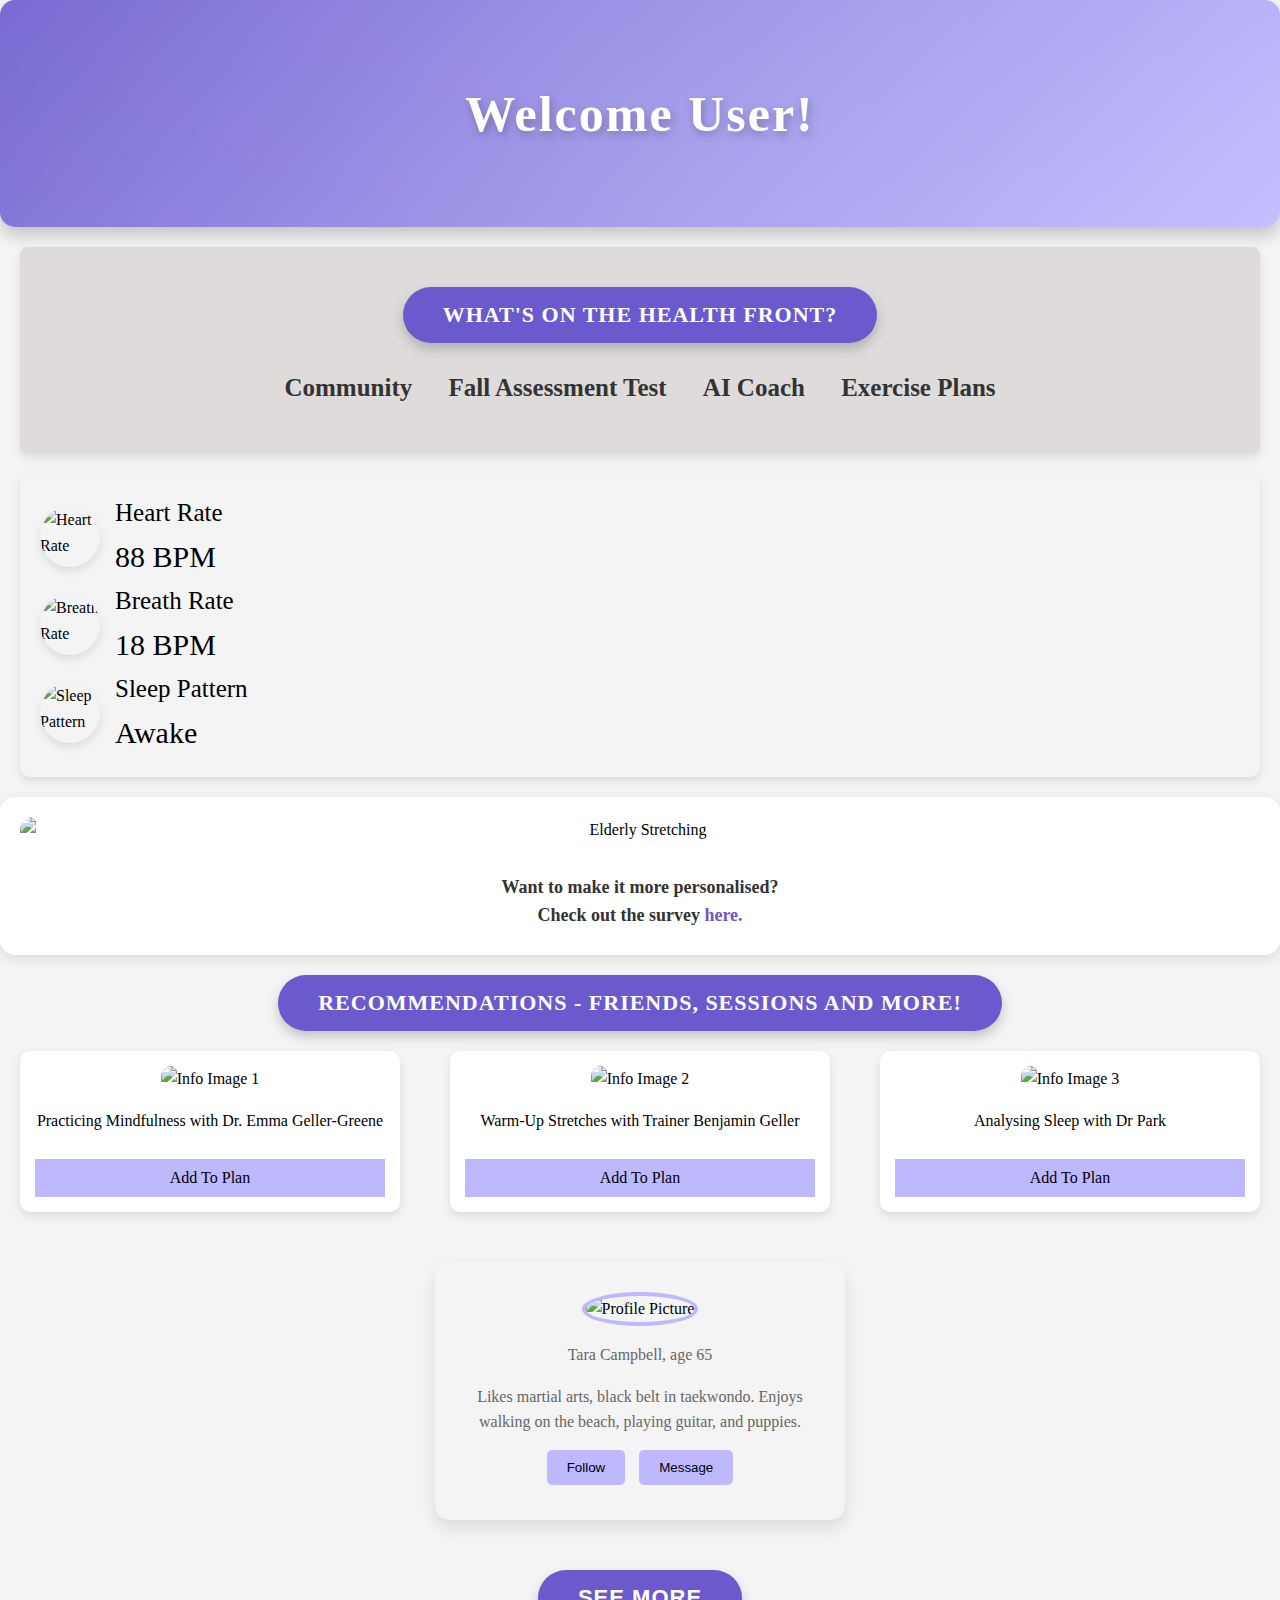
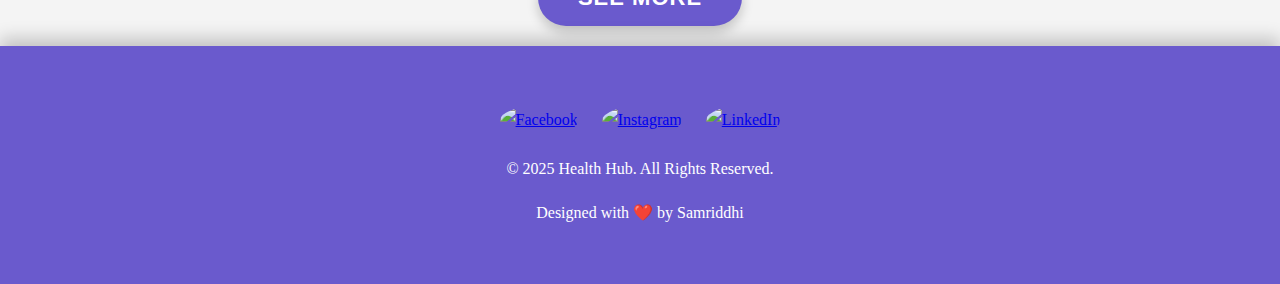
==== index.html @ bf00770a "Rename homepage.html to index.html" ====
<!DOCTYPE html>
<html lang="en">
<head>
    <meta charset="UTF-8">
    <meta name="viewport" content="width=device-width, initial-scale=1.0">
    <title>Home Page</title>
    <link rel="stylesheet" href="iamhome.css">
    <script type="text/javascript" src="wheretheheartis.js" defer></script>
</head>
<body>

    <!-- Header Section -->
    <div class="header">
        <h1>Welcome User!</h1>
    </div>

    <!-- Navigation Box -->
    <div class="homepage-nav-box">
        <button class="health">What's On The Health Front?</button>
        <ul class="nav-bar">
            <li><a href="community.html">Community</a></li>
            <li><a href="falling.html">Fall Assessment Test</a></li>
            <li><a href="chatbot.html">AI Coach</a></li>
            <li><a href="exerciseplan.html">Exercise Plans</a></li>
        </ul>
    </div>

    <!-- Vitals & Image Section -->
    <div class="main-section">
        <!-- Vitals Box -->
        <div class="card">
            <div class="vital-item">
                <img src="https://cdn.apollohospitals.com/health-library-prod/2021/06/shutterstock_1236631984-scaled.jpg" alt="Heart Rate Icon" class="vital-icon">
                <div>
                    <div class="label">Heart Rate</div>
                    <div id="heartRate" class="value">-- BPM</div>
                </div>
            </div>
        
            <div class="vital-item">
                <img src="https://cdn-icons-png.flaticon.com/512/2755/2755818.png" alt="Breath Rate Icon" class="vital-icon">
                <div>
                    <div class="label">Breath Rate</div>
                    <div id="breathRate" class="value">-- BPM</div>
                </div>
            </div>
        
            <div class="vital-item">
                <img src="https://static.vecteezy.com/system/resources/previews/006/460/389/non_2x/sleep-rgb-color-icon-person-sleeping-soundly-in-bed-dreaming-man-commonplace-day-to-day-human-life-healthy-lifestyle-habits-sleep-isolated-illustration-simple-filled-line-drawing-vector.jpg" alt="Sleep Pattern Icon" class="vital-icon">
                <div>
                    <div class="label">Sleep Pattern</div>
                    <div id="sleepPattern" class="value">-- Hours</div>
                </div>
            </div>
        </div>        

        <!-- Imagesubheads Box -->
        <div class="imagesubheads">
            <img src="https://caringhealthcaresc.com/wp-content/uploads/2019/05/Caring-Healthcare-Elderly-Stretching-Exercies.jpg" alt="Elderly Stretching">
            <h2>Want to make it more personalised? <br>Check out the survey <a href="survey.html">here.</a></h2>
        </div>
    </div>

    <!-- Recommendations Section -->
    <div class="Recommendations">
        <button class="recommendations">Recommendations - Friends, Sessions and More!</button>
        
        <div class="info-container">
            <!-- Info Box 1 -->
            <div class="info-box1">
                <img src="https://images.pexels.com/photos/5928630/pexels-photo-5928630.jpeg" alt="Info Image 1">
                <p>Practicing Mindfulness with Dr. Emma Geller-Greene</p>
                <button onclick="addToPlan('Practicing Mindfulness')">Add To Plan</button>
            </div>
  
            <!-- Info Box 2 -->
            <div class="info-box2">
                <img src="https://blog.nasm.org/hubfs/benefits-of-stretching.jpg" alt="Info Image 2">
                <p>Warm-Up Stretches with Trainer Benjamin Geller</p>
                <button onclick="addToPlan('Warm-Up Stretches')">Add To Plan</button>
            </div>

            <!-- Info Box 3 -->
            <div class="info-box3">
                <img src="https://images.pexels.com/photos/19601385/pexels-photo-19601385.jpeg" alt="Info Image 3">
                <p>Analysing Sleep with Dr Park</p>
                <button onclick="addToPlan('Analysing Sleep')">Add To Plan</button>
            </div>
        </div>
    </div>

    <!-- Profile Box -->
    <div class="profile-box" id="profileBox">
        <img src="https://media.istockphoto.com/id/1257088545/photo/portrait-of-a-smiling-woman-sitting-outdoors.jpg?s=612x612&w=0&k=20&c=nlAGMR_vpHtX8DmpAQHy_go3OpNN0oYUEx1uENvbOoE=" alt="Profile Picture" class="profile-pic">
        <p class="title">Tara Campbell, age 65</p>
        <p class="bio">Likes martial arts, black belt in taekwondo. Enjoys walking on the beach, playing guitar, and puppies.</p>
    
        <div class="profile-buttons">
            <button onclick="alert('Followed!')">Follow</button>
            <button onclick="alert('Message Sent!')">Message</button>
        </div>
    </div>

<button class="see-more-btn" onclick="toggleProfile()">See More</button>

<footer class="footer">
    <div class="footer-container">
<div class="footer-social">
    <a href="#"><img src="https://img.freepik.com/premium-vector/facebook-vector-social-media-icon_459124-520.jpg?semt=ais_hybrid" alt="Facebook"></a>
    <a href="#"><img src="https://encrypted-tbn0.gstatic.com/images?q=tbn:ANd9GcSuH7c5cLpGehi0b4iQk90fXUzC9p7Ebla13w&s" alt="Instagram"></a>
    <a href="#"><img src="images/linkedin-icon.png" alt="LinkedIn"></a>
</div>
  <!-- Copyright & Credits -->
  <div class="footer-info">
    <p>&copy; 2025 Health Hub. All Rights Reserved.</p>
    <p>Designed with ❤️ by Samriddhi</p>
</div>
</div>
</footer>

</body>
</html>
---- iamhome.css ----
body {
    font-family: Cambria, Cochin, Georgia, Times, 'Times New Roman', serif;
    margin: 0;
    padding: 0;
    line-height: 1.6;
    background: #f4f4f4;
}

/* ========== HEADER ========== */
.header {
    background: linear-gradient(135deg, #6a5acd, #beb9ff);   /* Gradient background */
    color: #fff;                                              /* White text color */
    text-align: center;
    padding: 40px;                                            /* Larger padding */
    border-radius: 15px;                                      /* Rounded corners */
    box-shadow: 0 8px 16px rgba(0, 0, 0, 0.2);                /* Soft shadow */
    position: relative;
    overflow: hidden;                                         /* Prevents overflow from animation */
    transition: 0.5s;
}

/* Header Title Styling */
.header h1 {
    font-size: 50px;                                          /* Bigger text */
    font-weight: bold;
    letter-spacing: 2px;                                      /* Spacing between letters */
    text-shadow: 2px 4px 8px rgba(0, 0, 0, 0.3);              /* Text shadow for depth */
    animation: fadeIn 1.5s ease-in-out;                       /* Smooth fade-in effect */
}

/* Subtle Glow Effect on Hover */
.header:hover {
    box-shadow: 0 12px 24px rgba(0, 0, 0, 0.3);
    transform: translateY(-5px);                              /* Slight lift effect */
}

/* Background Animation */
.header::before {
    content: '';
    position: absolute;
    top: 0;
    left: -100%;
    width: 300%;
    height: 100%;
    background: radial-gradient(circle, rgba(255,255,255,0.15), transparent);
    transition: 0.8s;
}

/* Glow animation effect */
.header:hover::before {
    left: 100%;
}

/* ========== NAVIGATION ========== */
.homepage-nav-box {
    background: #e0dbdb;
    padding: 20px;
    margin: 20px;
    border-radius: 8px;
    box-shadow: 0 4px 8px rgba(0,0,0,0.1);
    font-size:large;
}

.nav-bar {
    list-style: none;
    padding: 0;
    text-align: center;
    font-size:25px;
}

.nav-bar li {
    display: inline;
    margin: 0 15px;
}

.nav-bar a {
    text-decoration: none;
    color: #333;
    font-weight: bold;
    transition: 0.3s;
}

.nav-bar a:hover {
    color: #7656bb;
}

/* ========== FLEX CONTAINERS ========== */
.container, .info-container {
    display: flex;
    align-items: center;
    justify-content: space-between;
    gap: 20px;
    margin: 20px;
    flex-wrap: wrap;
}

/* ========== VITALS BOX ========== */
.card {
    background: #f4f4f4;
    padding: 20px;
    border-radius: 10px;
    box-shadow: 0 4px 8px rgba(0,0,0,0.1);
    margin: 20px;
}

.label {
    font-size: 25px;
}

.value, .vital-label {
    font-size: 30px;
    font-family: Georgia, 'Times New Roman', Times, serif;
}


.vital-item {
    display: flex;                      /* Image and text side by side */
    align-items: center;                /* Center align vertically */
    gap: 15px;                          /* Space between image and text */
}

/* ========== IMAGE STYLING ========== */
.vital-icon {
    width: 60px;                        /* Set image size */
    height: 60px;
    object-fit: cover;
    border-radius: 50%;                 /* Rounded images */
    box-shadow: 0 4px 8px rgba(0,0,0,0.1);
    transition: 0.3s;
}

/* ========== INFO BOXES ========== */
.info-box1, .info-box2, .info-box3 {
    flex: 1;
    min-width: 300px;
    max-width: 350px;
    background: #fff;
    border-radius: 10px;
    padding: 15px;
    box-shadow: 0 4px 8px rgba(0,0,0,0.1);
    transition: 0.3s;
    text-align: center;
}

.info-box1:hover, .info-box2:hover, .info-box3:hover {
    transform: translateY(-5px);
}

.info-box1 img, .info-box2 img, .info-box3 img {
    width: 100%;
    height: auto;
    border-radius: 10px;
}

.info-box1 button, .info-box2 button, .info-box3 button {
    background: #beb9ff;
    color: rgb(0, 0, 0);
    border: none;
    padding: 10px;
    cursor: pointer;
    width: 100%;
    margin-top: 10px;
    font-family: Cambria, Cochin, Georgia, Times, 'Times New Roman', serif;
    font-size: medium;
    transition: 0.3s;
}

.info-box1 button:hover, .info-box2 button:hover, .info-box3 button:hover {
    background: #45a049;
}

/* ========== PROFILE BOX ========== */
.profile-box {
    width: 350px;
    background: #f4f4f4;
    border-radius: 15px;
    box-shadow: 0 8px 16px rgba(0, 0, 0, 0.1);
    text-align: center;
    padding: 30px;
    margin: 50px auto;
    transition: 0.3s;
}

.profile-box:hover {
    box-shadow: 0 12px 24px rgba(0, 0, 0, 0.2);
    transform: translateY(-5px);
}

.profile-pic {
    width: 120px;
    height: 120px;
    border-radius: 50%;
    border: 4px solid #beb9ff;
    object-fit: cover;
    transition: 0.3s;
}

.profile-pic:hover {
    border: 4px solid #f5e6bb;
    transform: scale(1.1);
}

/* ========== PROFILE TEXT ========== */
h2 {
    font-size: 24px;
    margin: 15px 0 5px;
    color: #333;
}

.title, .bio {
    font-size: 16px;
    color: #666;
    margin-bottom: 10px;
}

/* ========== PROFILE BUTTONS ========== */
.profile-buttons button {
    background: #beb9ff;
    color: rgb(0, 0, 0);
    border: none;
    padding: 10px 20px;
    margin: 5px;
    border-radius: 5px;
    cursor: pointer;
    transition: 0.3s;
}

.profile-buttons button:hover {
    background: #f5e6bb;
} 
/* ========== IMAGE BOX ========== */
.imagesubheads {
    flex: 1;
    display: flex;
    flex-direction: column;
    align-items: center;
    text-align: center;
    background: #fff;
    border-radius: 15px;
    box-shadow: 0 4px 12px rgba(0,0,0,0.1);
    padding: 20px;
    transition: 0.3s;
}

.imagesubheads:hover {
    transform: translateY(-5px);
}

.imagesubheads img {
    width: 100%;
    height: auto;
    max-height: 500px;
    border-radius: 15px;
    margin-bottom: 15px;
    object-fit: cover;
}

.imagesubheads h2 {
    font-size: 18px;
    color: #333;
}

.imagesubheads a {
    color: #7656bb;
    text-decoration: none;
    font-weight: bold;
}

.imagesubheads a:hover {
    color: #45a049;
}

.see-more-btn {
    display: block;  
    font-size: 22px;
    font-weight: bold;
    color: white;
    background: #6a5acd; /* Slate Blue */
    padding: 15px 40px;
    border: none;
    border-radius: 50px;  /* Rounded button */
    box-shadow: 0 6px 12px rgba(0, 0, 0, 0.2);
    transition: all 0.3s ease-in-out;
    text-align: center;
    cursor: pointer;
    margin: 20px auto;
    text-transform: uppercase;
    letter-spacing: 1px;
}

/* Hover Effect */
.see-more-btn:hover {
    background: #483d8b; /* Darker blue on hover */
    box-shadow: 0 8px 16px rgba(0, 0, 0, 0.3);
    transform: translateY(-5px);  /* Slight lift */
}

.recommendations {
    display: block;  
    font-size: 22px;
    font-weight: bold;
    color: white;
    background: #6a5acd; /* Slate Blue */
    padding: 15px 40px;
    border: none;
    border-radius: 50px;  /* Rounded button */
    box-shadow: 0 6px 12px rgba(0, 0, 0, 0.2);
    transition: all 0.3s ease-in-out;
    text-align: center;
    cursor: pointer;
    margin: 20px auto;
    text-transform: uppercase;
    letter-spacing: 1px;
    font-family: Cambria, Cochin, Georgia, Times, 'Times New Roman', serif;
}
.health {
    display: block;  
    font-size: 22px;
    font-weight: bold;
    color: white;
    background: #6a5acd; /* Slate Blue */
    padding: 15px 40px;
    border: none;
    border-radius: 50px;  /* Rounded button */
    box-shadow: 0 6px 12px rgba(0, 0, 0, 0.2);
    transition: all 0.3s ease-in-out;
    text-align: center;
    cursor: pointer;
    margin: 20px auto;
    text-transform: uppercase;
    letter-spacing: 1px;
    font-family:Cambria, Cochin, Georgia, Times, 'Times New Roman', serif
}

.footer {
    background: #6a5acd;                        /* Purple background */
    color: #fff;                                /* White text */
    padding: 40px 20px;                         /* Spacious padding */
    text-align: center;                         /* Center align content */
    box-shadow: 0 -8px 16px rgba(0, 0, 0, 0.2); /* Top shadow effect */
    font-family: Cambria, Cochin, Georgia, Times, 'Times New Roman', serif;
    line-height: 1.8;
    transition: 0.3s;
}

/* Footer Container */
.footer-container {
    max-width: 1200px;
    margin: 0 auto;
}

.footer-social {
    margin: 20px 0;
}

.footer-social a {
    display: inline-block;
    margin: 0 10px;
    transition: 0.3s;
}

.footer-social img {
    width: 40px;                                /* Icon size */
    height: 40px;
    border-radius: 50%;                         /* Circular icons */
    transition: 0.3s;
}

.footer-social a:hover img {
    transform: scale(1.2);                      /* Slight zoom on hover */
    box-shadow: 0 4px 12px rgba(0, 0, 0, 0.3);  /* Icon shadow effect */
}
@media (max-width: 768px) {
    .footer-links a {
        display: block;                         /* Stack links on small screens */
        margin: 10px 0;
    }
}
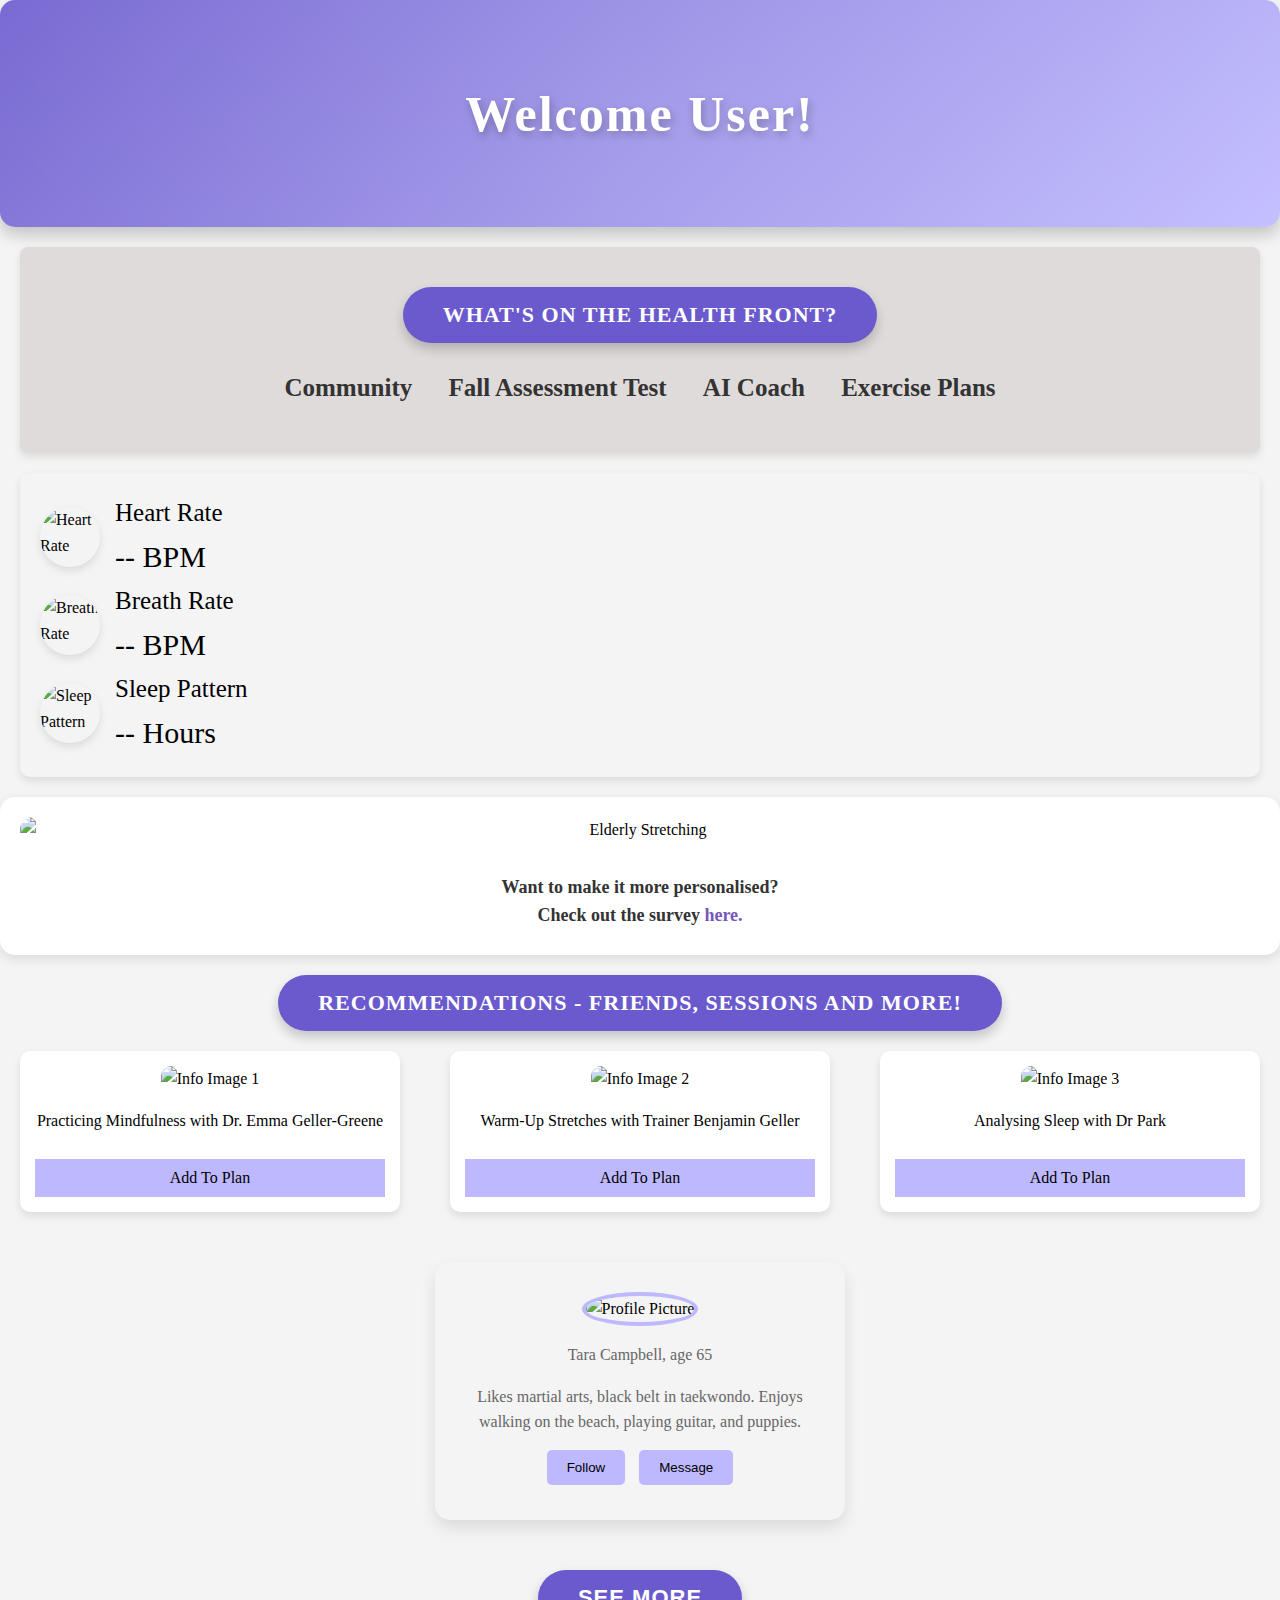
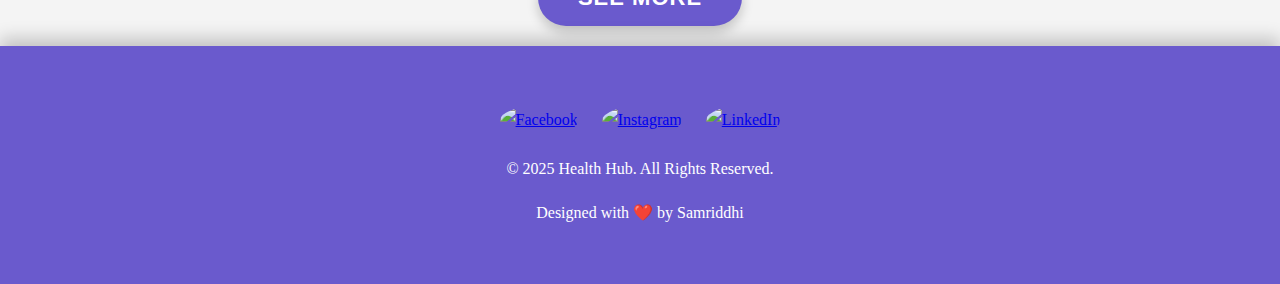
==== commit 89a53276: "Update index.html" ====
--- a/index.html
+++ b/index.html
@@ -4,8 +4,8 @@
     <meta charset="UTF-8">
     <meta name="viewport" content="width=device-width, initial-scale=1.0">
     <title>Home Page</title>
-    <link rel="stylesheet" href="iamhome.css">
-    <script type="text/javascript" src="wheretheheartis.js" defer></script>
+    <link rel="stylesheet" href="style.css">
+    <script type="text/javascript" src="script.js" defer></script>
 </head>
 <body>
 
--- a/style.css
+++ b/style.css
@@ -0,0 +1,378 @@
+body {
+    font-family: Cambria, Cochin, Georgia, Times, 'Times New Roman', serif;
+    margin: 0;
+    padding: 0;
+    line-height: 1.6;
+    background: #f4f4f4;
+}
+
+/* ========== HEADER ========== */
+.header {
+    background: linear-gradient(135deg, #6a5acd, #beb9ff);   /* Gradient background */
+    color: #fff;                                              /* White text color */
+    text-align: center;
+    padding: 40px;                                            /* Larger padding */
+    border-radius: 15px;                                      /* Rounded corners */
+    box-shadow: 0 8px 16px rgba(0, 0, 0, 0.2);                /* Soft shadow */
+    position: relative;
+    overflow: hidden;                                         /* Prevents overflow from animation */
+    transition: 0.5s;
+}
+
+/* Header Title Styling */
+.header h1 {
+    font-size: 50px;                                          /* Bigger text */
+    font-weight: bold;
+    letter-spacing: 2px;                                      /* Spacing between letters */
+    text-shadow: 2px 4px 8px rgba(0, 0, 0, 0.3);              /* Text shadow for depth */
+    animation: fadeIn 1.5s ease-in-out;                       /* Smooth fade-in effect */
+}
+
+/* Subtle Glow Effect on Hover */
+.header:hover {
+    box-shadow: 0 12px 24px rgba(0, 0, 0, 0.3);
+    transform: translateY(-5px);                              /* Slight lift effect */
+}
+
+/* Background Animation */
+.header::before {
+    content: '';
+    position: absolute;
+    top: 0;
+    left: -100%;
+    width: 300%;
+    height: 100%;
+    background: radial-gradient(circle, rgba(255,255,255,0.15), transparent);
+    transition: 0.8s;
+}
+
+/* Glow animation effect */
+.header:hover::before {
+    left: 100%;
+}
+
+/* ========== NAVIGATION ========== */
+.homepage-nav-box {
+    background: #e0dbdb;
+    padding: 20px;
+    margin: 20px;
+    border-radius: 8px;
+    box-shadow: 0 4px 8px rgba(0,0,0,0.1);
+    font-size:large;
+}
+
+.nav-bar {
+    list-style: none;
+    padding: 0;
+    text-align: center;
+    font-size:25px;
+}
+
+.nav-bar li {
+    display: inline;
+    margin: 0 15px;
+}
+
+.nav-bar a {
+    text-decoration: none;
+    color: #333;
+    font-weight: bold;
+    transition: 0.3s;
+}
+
+.nav-bar a:hover {
+    color: #7656bb;
+}
+
+/* ========== FLEX CONTAINERS ========== */
+.container, .info-container {
+    display: flex;
+    align-items: center;
+    justify-content: space-between;
+    gap: 20px;
+    margin: 20px;
+    flex-wrap: wrap;
+}
+
+/* ========== VITALS BOX ========== */
+.card {
+    background: #f4f4f4;
+    padding: 20px;
+    border-radius: 10px;
+    box-shadow: 0 4px 8px rgba(0,0,0,0.1);
+    margin: 20px;
+}
+
+.label {
+    font-size: 25px;
+}
+
+.value, .vital-label {
+    font-size: 30px;
+    font-family: Georgia, 'Times New Roman', Times, serif;
+}
+
+
+.vital-item {
+    display: flex;                      /* Image and text side by side */
+    align-items: center;                /* Center align vertically */
+    gap: 15px;                          /* Space between image and text */
+}
+
+/* ========== IMAGE STYLING ========== */
+.vital-icon {
+    width: 60px;                        /* Set image size */
+    height: 60px;
+    object-fit: cover;
+    border-radius: 50%;                 /* Rounded images */
+    box-shadow: 0 4px 8px rgba(0,0,0,0.1);
+    transition: 0.3s;
+}
+
+/* ========== INFO BOXES ========== */
+.info-box1, .info-box2, .info-box3 {
+    flex: 1;
+    min-width: 300px;
+    max-width: 350px;
+    background: #fff;
+    border-radius: 10px;
+    padding: 15px;
+    box-shadow: 0 4px 8px rgba(0,0,0,0.1);
+    transition: 0.3s;
+    text-align: center;
+}
+
+.info-box1:hover, .info-box2:hover, .info-box3:hover {
+    transform: translateY(-5px);
+}
+
+.info-box1 img, .info-box2 img, .info-box3 img {
+    width: 100%;
+    height: auto;
+    border-radius: 10px;
+}
+
+.info-box1 button, .info-box2 button, .info-box3 button {
+    background: #beb9ff;
+    color: rgb(0, 0, 0);
+    border: none;
+    padding: 10px;
+    cursor: pointer;
+    width: 100%;
+    margin-top: 10px;
+    font-family: Cambria, Cochin, Georgia, Times, 'Times New Roman', serif;
+    font-size: medium;
+    transition: 0.3s;
+}
+
+.info-box1 button:hover, .info-box2 button:hover, .info-box3 button:hover {
+    background: #45a049;
+}
+
+/* ========== PROFILE BOX ========== */
+.profile-box {
+    width: 350px;
+    background: #f4f4f4;
+    border-radius: 15px;
+    box-shadow: 0 8px 16px rgba(0, 0, 0, 0.1);
+    text-align: center;
+    padding: 30px;
+    margin: 50px auto;
+    transition: 0.3s;
+}
+
+.profile-box:hover {
+    box-shadow: 0 12px 24px rgba(0, 0, 0, 0.2);
+    transform: translateY(-5px);
+}
+
+.profile-pic {
+    width: 120px;
+    height: 120px;
+    border-radius: 50%;
+    border: 4px solid #beb9ff;
+    object-fit: cover;
+    transition: 0.3s;
+}
+
+.profile-pic:hover {
+    border: 4px solid #f5e6bb;
+    transform: scale(1.1);
+}
+
+/* ========== PROFILE TEXT ========== */
+h2 {
+    font-size: 24px;
+    margin: 15px 0 5px;
+    color: #333;
+}
+
+.title, .bio {
+    font-size: 16px;
+    color: #666;
+    margin-bottom: 10px;
+}
+
+/* ========== PROFILE BUTTONS ========== */
+.profile-buttons button {
+    background: #beb9ff;
+    color: rgb(0, 0, 0);
+    border: none;
+    padding: 10px 20px;
+    margin: 5px;
+    border-radius: 5px;
+    cursor: pointer;
+    transition: 0.3s;
+}
+
+.profile-buttons button:hover {
+    background: #f5e6bb;
+} 
+/* ========== IMAGE BOX ========== */
+.imagesubheads {
+    flex: 1;
+    display: flex;
+    flex-direction: column;
+    align-items: center;
+    text-align: center;
+    background: #fff;
+    border-radius: 15px;
+    box-shadow: 0 4px 12px rgba(0,0,0,0.1);
+    padding: 20px;
+    transition: 0.3s;
+}
+
+.imagesubheads:hover {
+    transform: translateY(-5px);
+}
+
+.imagesubheads img {
+    width: 100%;
+    height: auto;
+    max-height: 500px;
+    border-radius: 15px;
+    margin-bottom: 15px;
+    object-fit: cover;
+}
+
+.imagesubheads h2 {
+    font-size: 18px;
+    color: #333;
+}
+
+.imagesubheads a {
+    color: #7656bb;
+    text-decoration: none;
+    font-weight: bold;
+}
+
+.imagesubheads a:hover {
+    color: #45a049;
+}
+
+.see-more-btn {
+    display: block;  
+    font-size: 22px;
+    font-weight: bold;
+    color: white;
+    background: #6a5acd; /* Slate Blue */
+    padding: 15px 40px;
+    border: none;
+    border-radius: 50px;  /* Rounded button */
+    box-shadow: 0 6px 12px rgba(0, 0, 0, 0.2);
+    transition: all 0.3s ease-in-out;
+    text-align: center;
+    cursor: pointer;
+    margin: 20px auto;
+    text-transform: uppercase;
+    letter-spacing: 1px;
+}
+
+/* Hover Effect */
+.see-more-btn:hover {
+    background: #483d8b; /* Darker blue on hover */
+    box-shadow: 0 8px 16px rgba(0, 0, 0, 0.3);
+    transform: translateY(-5px);  /* Slight lift */
+}
+
+.recommendations {
+    display: block;  
+    font-size: 22px;
+    font-weight: bold;
+    color: white;
+    background: #6a5acd; /* Slate Blue */
+    padding: 15px 40px;
+    border: none;
+    border-radius: 50px;  /* Rounded button */
+    box-shadow: 0 6px 12px rgba(0, 0, 0, 0.2);
+    transition: all 0.3s ease-in-out;
+    text-align: center;
+    cursor: pointer;
+    margin: 20px auto;
+    text-transform: uppercase;
+    letter-spacing: 1px;
+    font-family: Cambria, Cochin, Georgia, Times, 'Times New Roman', serif;
+}
+.health {
+    display: block;  
+    font-size: 22px;
+    font-weight: bold;
+    color: white;
+    background: #6a5acd; /* Slate Blue */
+    padding: 15px 40px;
+    border: none;
+    border-radius: 50px;  /* Rounded button */
+    box-shadow: 0 6px 12px rgba(0, 0, 0, 0.2);
+    transition: all 0.3s ease-in-out;
+    text-align: center;
+    cursor: pointer;
+    margin: 20px auto;
+    text-transform: uppercase;
+    letter-spacing: 1px;
+    font-family:Cambria, Cochin, Georgia, Times, 'Times New Roman', serif
+}
+
+.footer {
+    background: #6a5acd;                        /* Purple background */
+    color: #fff;                                /* White text */
+    padding: 40px 20px;                         /* Spacious padding */
+    text-align: center;                         /* Center align content */
+    box-shadow: 0 -8px 16px rgba(0, 0, 0, 0.2); /* Top shadow effect */
+    font-family: Cambria, Cochin, Georgia, Times, 'Times New Roman', serif;
+    line-height: 1.8;
+    transition: 0.3s;
+}
+
+/* Footer Container */
+.footer-container {
+    max-width: 1200px;
+    margin: 0 auto;
+}
+
+.footer-social {
+    margin: 20px 0;
+}
+
+.footer-social a {
+    display: inline-block;
+    margin: 0 10px;
+    transition: 0.3s;
+}
+
+.footer-social img {
+    width: 40px;                                /* Icon size */
+    height: 40px;
+    border-radius: 50%;                         /* Circular icons */
+    transition: 0.3s;
+}
+
+.footer-social a:hover img {
+    transform: scale(1.2);                      /* Slight zoom on hover */
+    box-shadow: 0 4px 12px rgba(0, 0, 0, 0.3);  /* Icon shadow effect */
+}
+@media (max-width: 768px) {
+    .footer-links a {
+        display: block;                         /* Stack links on small screens */
+        margin: 10px 0;
+    }
+}
